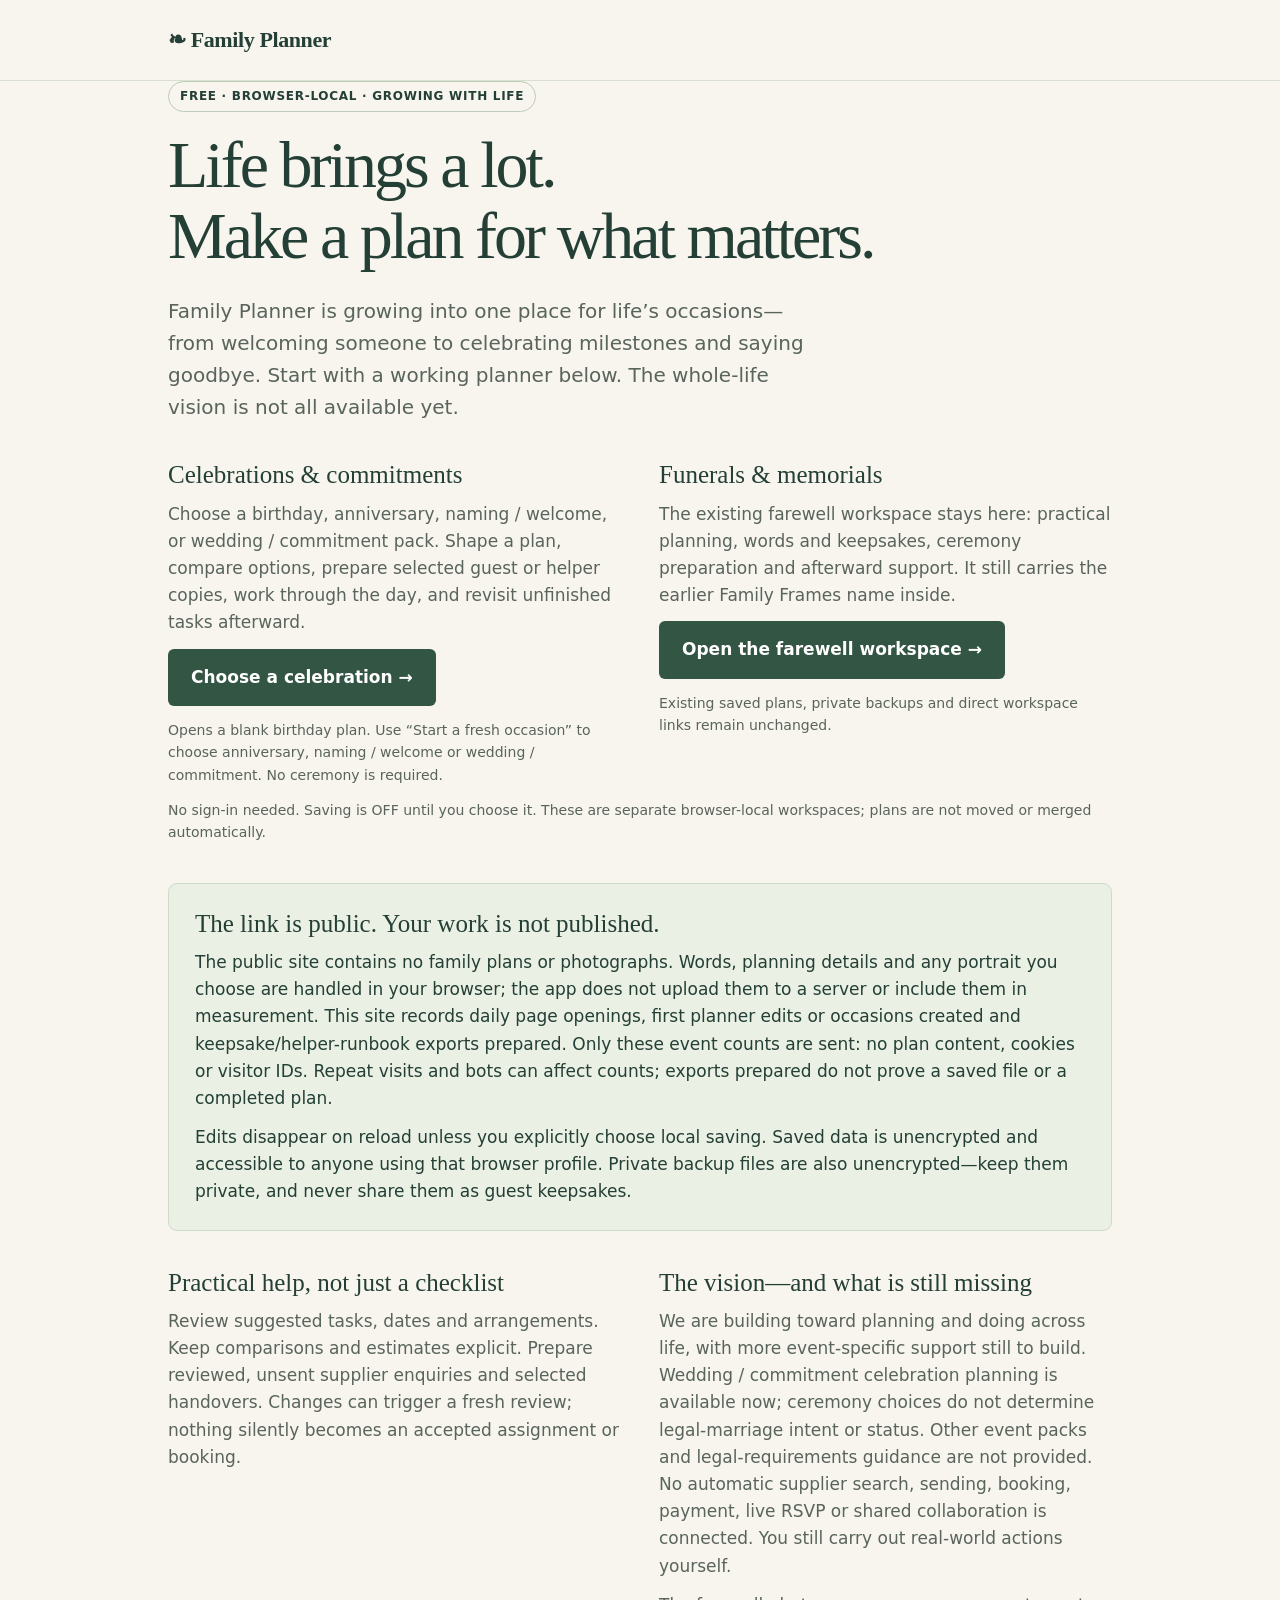
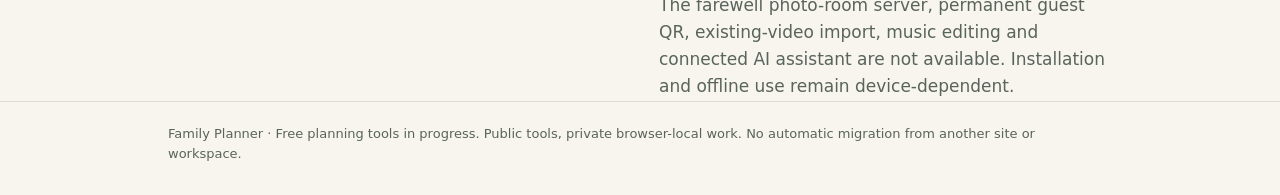
==== public/index.html @ dff317b5 "Publish reviewed Family Planner source and contributor quickstart" ====
<!doctype html>
<html lang="en">
<head>
  <meta charset="utf-8">
  <meta name="viewport" content="width=device-width, initial-scale=1">
  <meta name="theme-color" content="#335543">
  <meta name="description" content="Family Planner: free browser-local planning for birthdays, anniversaries, naming and welcome celebrations, funerals and memorials. An early step toward planning across life.">
  <title>Family Planner · Life’s occasions, one place</title>
  <style>
    :root { color-scheme: light; --ink:#243f36; --muted:#59645c; --paper:#f7f5ed; --line:#d9dfd2; --green:#335543; }
    * { box-sizing:border-box; }
    body { margin:0; background:var(--paper); color:var(--ink); font:17px/1.6 system-ui,sans-serif; }
    .wrap { max-width:1000px; margin:auto; padding:0 28px; }
    header { padding:27px 0; border-bottom:1px solid var(--line); }
    .brand { font:600 22px Georgia,serif; letter-spacing:-.4px; }
    .tag { display:inline-block; padding:5px 11px; border:1px solid #bccbb8; border-radius:30px; font-size:12px; font-weight:650; letter-spacing:.06em; text-transform:uppercase; }
    main { padding:58px 0 54px; }
    .eyebrow { margin:0 0 18px; }
    h1 { max-width:800px; margin:0 0 24px; font:normal clamp(39px,6.3vw,66px)/1.07 Georgia,serif; letter-spacing:-.045em; }
    .lead { max-width:660px; font-size:20px; margin:0 0 28px; color:var(--muted); }
    .button { display:inline-block; background:var(--green); color:#fff; text-decoration:none; padding:15px 23px; border-radius:6px; font-weight:650; }
    .button:hover { background:#254332; }
    a:focus-visible { outline:3px solid #a56c26; outline-offset:5px; }
    .note { font-size:14px; color:var(--muted); margin:13px 0 0; }
    .privacy { margin:39px 0 28px; padding:24px 26px; background:#eaf0e3; border:1px solid #cedbc6; border-radius:9px; }
    h2 { margin:0 0 10px; font:normal 25px/1.25 Georgia,serif; }
    p { margin:0 0 12px; }
    p:last-child { margin-bottom:0; }
    .scope { display:grid; grid-template-columns:1fr 1fr; gap:38px; padding:8px 0 0; }
    .scope p { color:var(--muted); }
    footer { border-top:1px solid var(--line); padding:22px 0 30px; color:var(--muted); font-size:13px; }
    @media(max-width:620px) { .wrap { padding:0 22px; } main { padding-top:38px; } .scope { grid-template-columns:1fr; gap:22px; } .privacy { padding:22px; } }
  </style>
</head>
<body>
  <header><div class="wrap brand">❧ Family Planner</div></header>
  <main class="wrap">
    <p class="eyebrow"><span class="tag">Free · browser-local · growing with life</span></p>
    <h1>Life brings a lot.<br>Make a plan for what matters.</h1>
    <p class="lead">Family Planner is growing into one place for life’s occasions—from welcoming someone to celebrating milestones and saying goodbye. Start with a working planner below. The whole-life vision is not all available yet.</p>
    <div class="scope" aria-label="Available planners">
      <section><h2>Celebrations &amp; commitments</h2><p>Choose a birthday, anniversary, naming / welcome, or wedding / commitment pack. Shape a plan, compare options, prepare selected guest or helper copies, work through the day, and revisit unfinished tasks afterward.</p><p><a class="button" href="/celebrations/">Choose a celebration →</a></p><p class="note">Opens a blank birthday plan. Use “Start a fresh occasion” to choose anniversary, naming / welcome or wedding / commitment. No ceremony is required.</p></section>
      <section><h2>Funerals &amp; memorials</h2><p>The existing farewell workspace stays here: practical planning, words and keepsakes, ceremony preparation and afterward support. It still carries the earlier Family Frames name inside.</p><p><a class="button" href="/memorial">Open the farewell workspace →</a></p><p class="note">Existing saved plans, private backups and direct workspace links remain unchanged.</p></section>
    </div>
    <p class="note">No sign-in needed. Saving is OFF until you choose it. These are separate browser-local workspaces; plans are not moved or merged automatically.</p>
    <section class="privacy" aria-labelledby="privacy-title">
      <h2 id="privacy-title">The link is public. Your work is not published.</h2>
      <p>The public site contains no family plans or photographs. Words, planning details and any portrait you choose are handled in your browser; the app does not upload them to a server or include them in measurement. This site records daily page openings, first planner edits or occasions created and keepsake/helper-runbook exports prepared. Only these event counts are sent: no plan content, cookies or visitor IDs. Repeat visits and bots can affect counts; exports prepared do not prove a saved file or a completed plan.</p>
      <p>Edits disappear on reload unless you explicitly choose local saving. Saved data is unencrypted and accessible to anyone using that browser profile. Private backup files are also unencrypted—keep them private, and never share them as guest keepsakes.</p>
    </section>
    <div class="scope">
      <section aria-labelledby="try-title"><h2 id="try-title">Practical help, not just a checklist</h2><p>Review suggested tasks, dates and arrangements. Keep comparisons and estimates explicit. Prepare reviewed, unsent supplier enquiries and selected handovers. Changes can trigger a fresh review; nothing silently becomes an accepted assignment or booking.</p></section>
      <section aria-labelledby="limits-title"><h2 id="limits-title">The vision—and what is still missing</h2><p>We are building toward planning and doing across life, with more event-specific support still to build. Wedding / commitment celebration planning is available now; ceremony choices do not determine legal-marriage intent or status. Other event packs and legal-requirements guidance are not provided. No automatic supplier search, sending, booking, payment, live RSVP or shared collaboration is connected. You still carry out real-world actions yourself.</p><p>The farewell photo-room server, permanent guest QR, existing-video import, music editing and connected AI assistant are not available. Installation and offline use remain device-dependent.</p></section>
    </div>
  </main>
  <footer><div class="wrap">Family Planner · Free planning tools in progress. Public tools, private browser-local work. No automatic migration from another site or workspace.</div></footer>
<script src="/memorial-usage.js"></script></body>
</html>
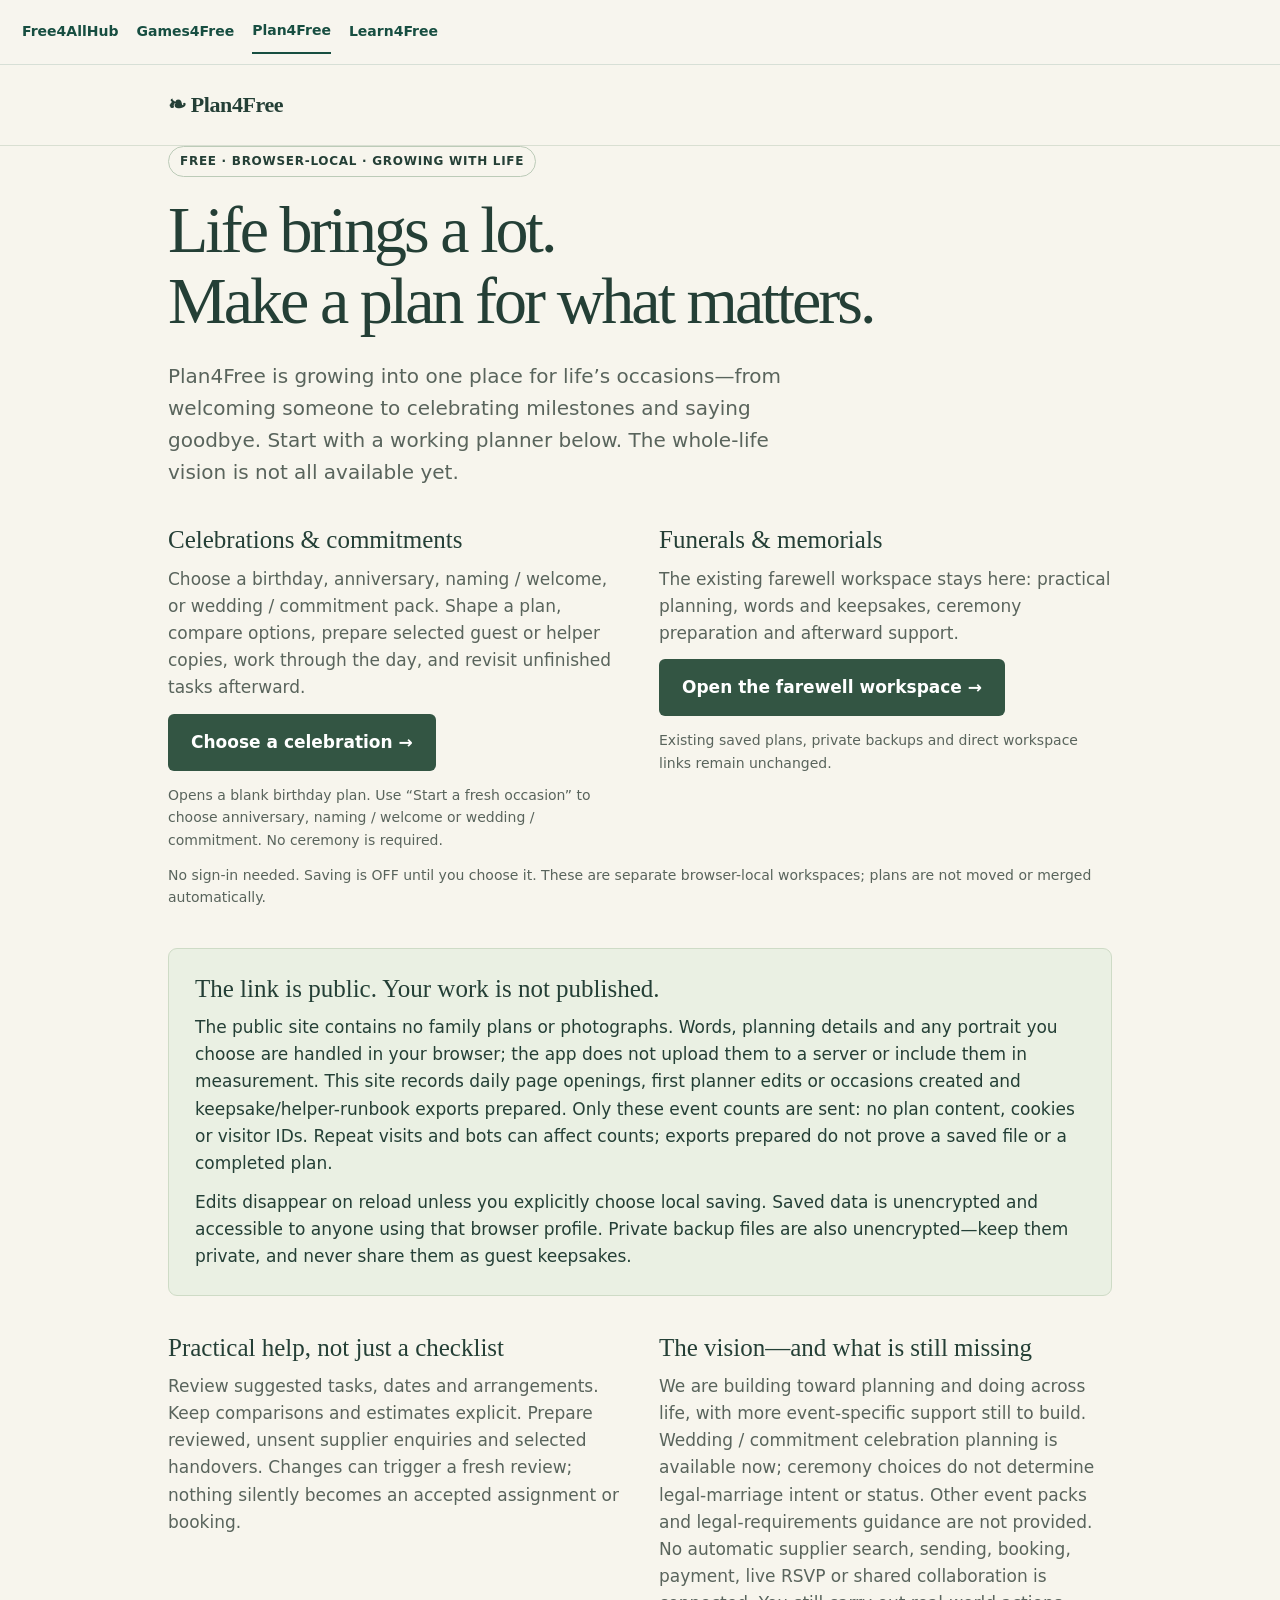
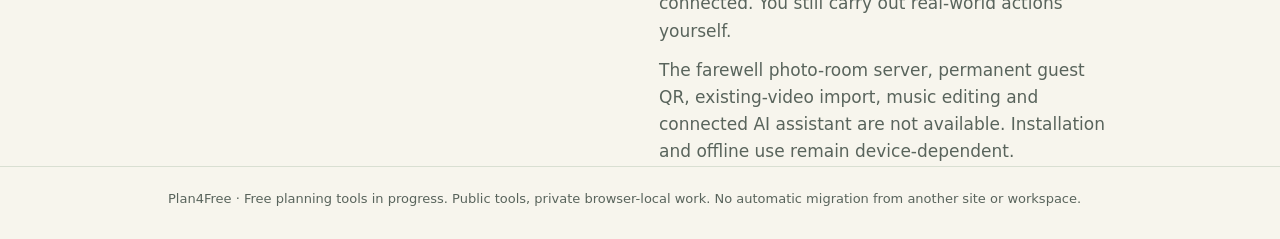
==== commit a0f42425: "Rebrand as Plan4Free in the Free4AllHub family" ====
--- a/public/index.html
+++ b/public/index.html
@@ -4,8 +4,8 @@
   <meta charset="utf-8">
   <meta name="viewport" content="width=device-width, initial-scale=1">
   <meta name="theme-color" content="#335543">
-  <meta name="description" content="Family Planner: free browser-local planning for birthdays, anniversaries, naming and welcome celebrations, funerals and memorials. An early step toward planning across life.">
-  <title>Family Planner · Life’s occasions, one place</title>
+  <meta name="description" content="Plan4Free: free browser-local planning for birthdays, anniversaries, naming and welcome celebrations, funerals and memorials. An early step toward planning across life.">
+  <title>Plan4Free · Life’s occasions, one place</title>
   <style>
     :root { color-scheme: light; --ink:#243f36; --muted:#59645c; --paper:#f7f5ed; --line:#d9dfd2; --green:#335543; }
     * { box-sizing:border-box; }
@@ -31,16 +31,16 @@
     footer { border-top:1px solid var(--line); padding:22px 0 30px; color:var(--muted); font-size:13px; }
     @media(max-width:620px) { .wrap { padding:0 22px; } main { padding-top:38px; } .scope { grid-template-columns:1fr; gap:22px; } .privacy { padding:22px; } }
   </style>
-</head>
-<body>
-  <header><div class="wrap brand">❧ Family Planner</div></header>
+<style>.free4all-nav{display:flex;flex-wrap:wrap;align-items:center;gap:4px 18px;padding:10px 22px;background:#f7f5ee;color:#172c2a;border-bottom:1px solid #d7dfd6;font:600 14px/1.4 system-ui,sans-serif}.free4all-nav a{display:inline-flex;align-items:center;min-height:44px;color:#174e41;text-decoration:none}.free4all-nav a:hover{text-decoration:underline}.free4all-nav a:focus-visible{outline:3px solid #a64b32;outline-offset:3px}.free4all-nav [aria-current]{border-bottom:2px solid #174e41}.free4all-nav a:first-child{font-weight:800}.free4all-nav b{color:#174e41}@media print{.free4all-nav{display:none}}</style></head>
+<body><nav class="free4all-nav" aria-label="Free4AllHub websites"><a href="https://free4allhub.thabiggdogg420.chatgpt.site">Free<b>4</b>AllHub</a><a href="https://game-commons-captain.thabiggdogg420.chatgpt.site">Games<b>4</b>Free</a><a href="https://family-frames-planning-preview.thabiggdogg420.chatgpt.site" aria-current="true">Plan<b>4</b>Free</a><a href="https://small-wins-ai-learning-coach.thabiggdogg420.chatgpt.site">Learn<b>4</b>Free</a></nav>
+  <header><div class="wrap brand">❧ Plan4Free</div></header>
   <main class="wrap">
     <p class="eyebrow"><span class="tag">Free · browser-local · growing with life</span></p>
     <h1>Life brings a lot.<br>Make a plan for what matters.</h1>
-    <p class="lead">Family Planner is growing into one place for life’s occasions—from welcoming someone to celebrating milestones and saying goodbye. Start with a working planner below. The whole-life vision is not all available yet.</p>
+    <p class="lead">Plan4Free is growing into one place for life’s occasions—from welcoming someone to celebrating milestones and saying goodbye. Start with a working planner below. The whole-life vision is not all available yet.</p>
     <div class="scope" aria-label="Available planners">
       <section><h2>Celebrations &amp; commitments</h2><p>Choose a birthday, anniversary, naming / welcome, or wedding / commitment pack. Shape a plan, compare options, prepare selected guest or helper copies, work through the day, and revisit unfinished tasks afterward.</p><p><a class="button" href="/celebrations/">Choose a celebration →</a></p><p class="note">Opens a blank birthday plan. Use “Start a fresh occasion” to choose anniversary, naming / welcome or wedding / commitment. No ceremony is required.</p></section>
-      <section><h2>Funerals &amp; memorials</h2><p>The existing farewell workspace stays here: practical planning, words and keepsakes, ceremony preparation and afterward support. It still carries the earlier Family Frames name inside.</p><p><a class="button" href="/memorial">Open the farewell workspace →</a></p><p class="note">Existing saved plans, private backups and direct workspace links remain unchanged.</p></section>
+      <section><h2>Funerals &amp; memorials</h2><p>The existing farewell workspace stays here: practical planning, words and keepsakes, ceremony preparation and afterward support.</p><p><a class="button" href="/memorial">Open the farewell workspace →</a></p><p class="note">Existing saved plans, private backups and direct workspace links remain unchanged.</p></section>
     </div>
     <p class="note">No sign-in needed. Saving is OFF until you choose it. These are separate browser-local workspaces; plans are not moved or merged automatically.</p>
     <section class="privacy" aria-labelledby="privacy-title">
@@ -53,6 +53,6 @@
       <section aria-labelledby="limits-title"><h2 id="limits-title">The vision—and what is still missing</h2><p>We are building toward planning and doing across life, with more event-specific support still to build. Wedding / commitment celebration planning is available now; ceremony choices do not determine legal-marriage intent or status. Other event packs and legal-requirements guidance are not provided. No automatic supplier search, sending, booking, payment, live RSVP or shared collaboration is connected. You still carry out real-world actions yourself.</p><p>The farewell photo-room server, permanent guest QR, existing-video import, music editing and connected AI assistant are not available. Installation and offline use remain device-dependent.</p></section>
     </div>
   </main>
-  <footer><div class="wrap">Family Planner · Free planning tools in progress. Public tools, private browser-local work. No automatic migration from another site or workspace.</div></footer>
+  <footer><div class="wrap">Plan4Free · Free planning tools in progress. Public tools, private browser-local work. No automatic migration from another site or workspace.</div></footer>
 <script src="/memorial-usage.js"></script></body>
 </html>
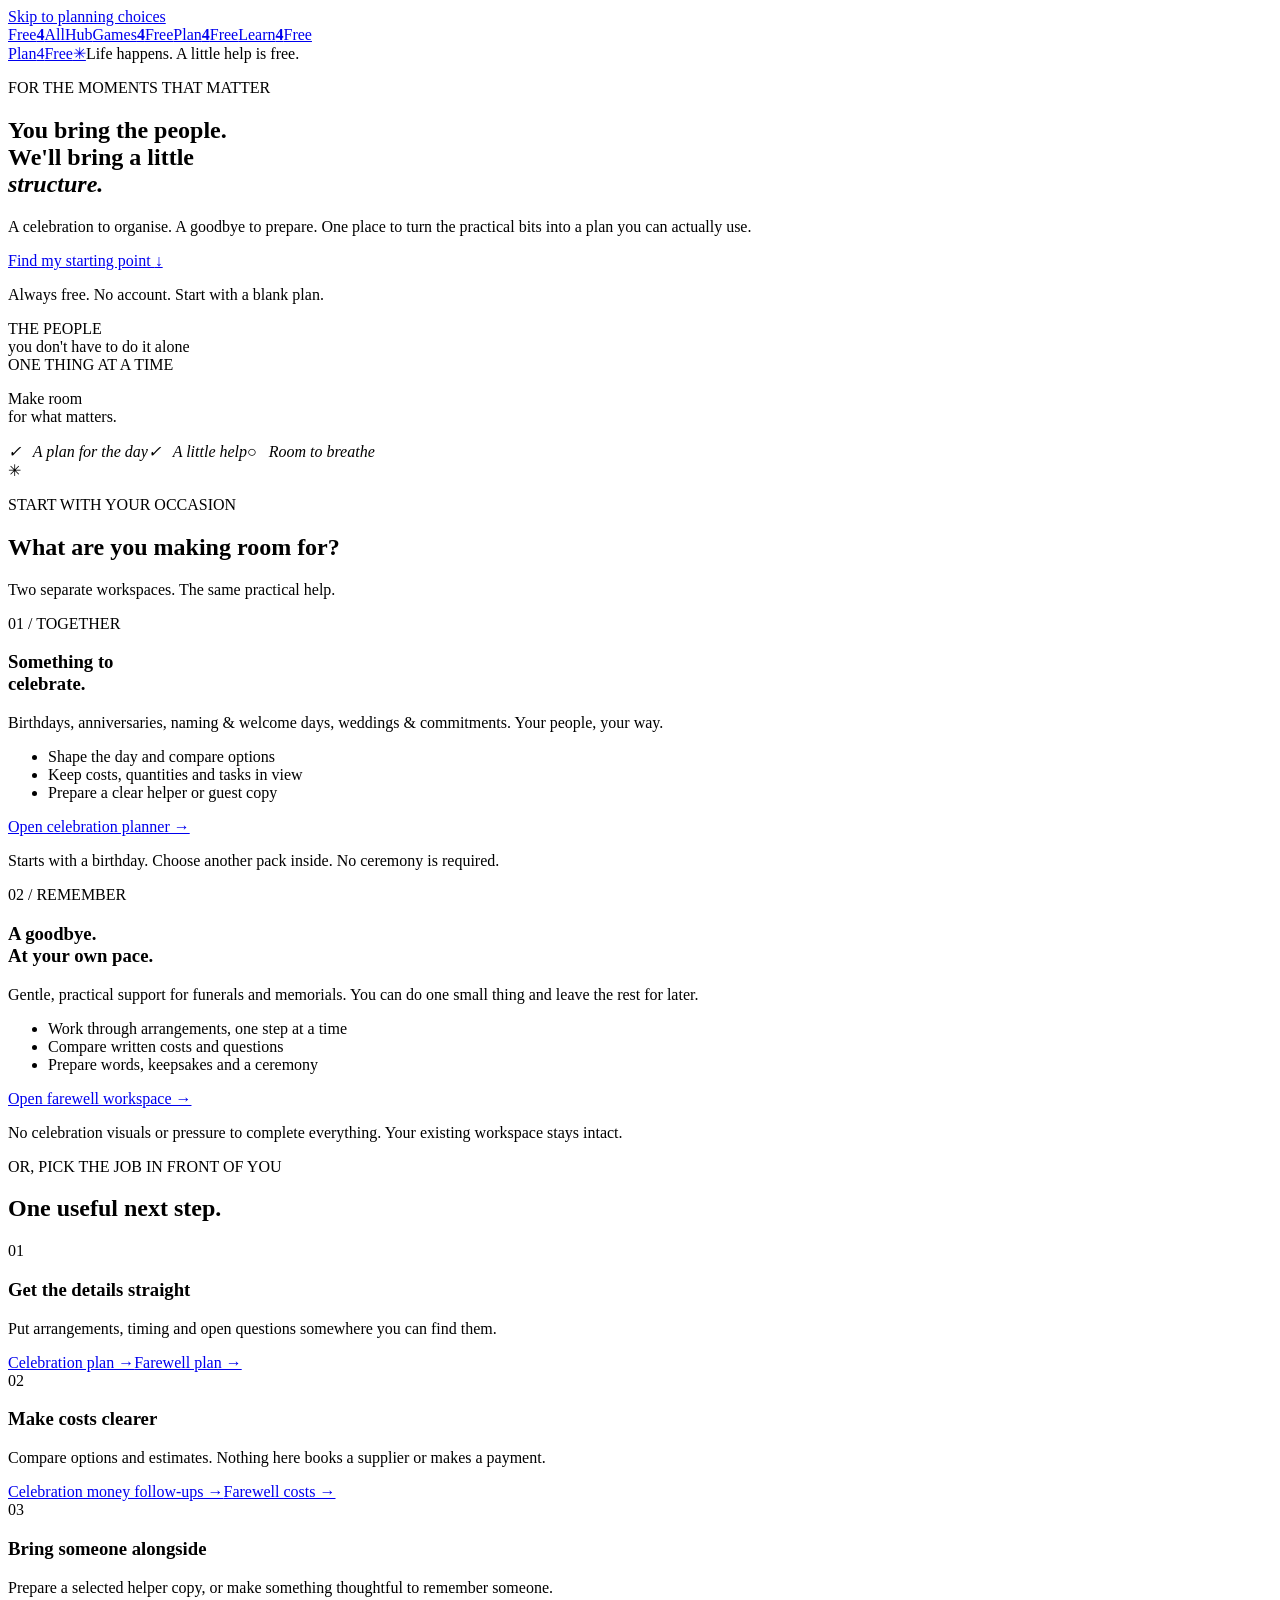
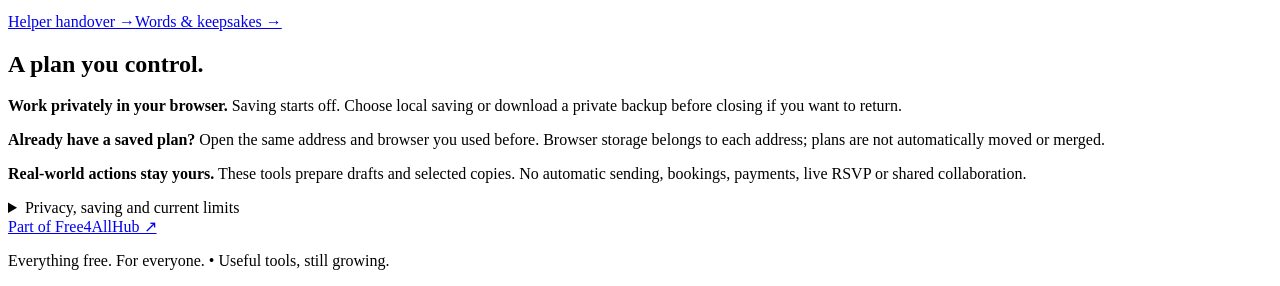
==== commit ca02ea29: "Sync published Plan4Free redesign source" ====
--- a/public/index.html
+++ b/public/index.html
@@ -1,58 +1,6 @@
-<!doctype html>
-<html lang="en">
-<head>
-  <meta charset="utf-8">
-  <meta name="viewport" content="width=device-width, initial-scale=1">
-  <meta name="theme-color" content="#335543">
-  <meta name="description" content="Plan4Free: free browser-local planning for birthdays, anniversaries, naming and welcome celebrations, funerals and memorials. An early step toward planning across life.">
-  <title>Plan4Free · Life’s occasions, one place</title>
-  <style>
-    :root { color-scheme: light; --ink:#243f36; --muted:#59645c; --paper:#f7f5ed; --line:#d9dfd2; --green:#335543; }
-    * { box-sizing:border-box; }
-    body { margin:0; background:var(--paper); color:var(--ink); font:17px/1.6 system-ui,sans-serif; }
-    .wrap { max-width:1000px; margin:auto; padding:0 28px; }
-    header { padding:27px 0; border-bottom:1px solid var(--line); }
-    .brand { font:600 22px Georgia,serif; letter-spacing:-.4px; }
-    .tag { display:inline-block; padding:5px 11px; border:1px solid #bccbb8; border-radius:30px; font-size:12px; font-weight:650; letter-spacing:.06em; text-transform:uppercase; }
-    main { padding:58px 0 54px; }
-    .eyebrow { margin:0 0 18px; }
-    h1 { max-width:800px; margin:0 0 24px; font:normal clamp(39px,6.3vw,66px)/1.07 Georgia,serif; letter-spacing:-.045em; }
-    .lead { max-width:660px; font-size:20px; margin:0 0 28px; color:var(--muted); }
-    .button { display:inline-block; background:var(--green); color:#fff; text-decoration:none; padding:15px 23px; border-radius:6px; font-weight:650; }
-    .button:hover { background:#254332; }
-    a:focus-visible { outline:3px solid #a56c26; outline-offset:5px; }
-    .note { font-size:14px; color:var(--muted); margin:13px 0 0; }
-    .privacy { margin:39px 0 28px; padding:24px 26px; background:#eaf0e3; border:1px solid #cedbc6; border-radius:9px; }
-    h2 { margin:0 0 10px; font:normal 25px/1.25 Georgia,serif; }
-    p { margin:0 0 12px; }
-    p:last-child { margin-bottom:0; }
-    .scope { display:grid; grid-template-columns:1fr 1fr; gap:38px; padding:8px 0 0; }
-    .scope p { color:var(--muted); }
-    footer { border-top:1px solid var(--line); padding:22px 0 30px; color:var(--muted); font-size:13px; }
-    @media(max-width:620px) { .wrap { padding:0 22px; } main { padding-top:38px; } .scope { grid-template-columns:1fr; gap:22px; } .privacy { padding:22px; } }
-  </style>
-<style>.free4all-nav{display:flex;flex-wrap:wrap;align-items:center;gap:4px 18px;padding:10px 22px;background:#f7f5ee;color:#172c2a;border-bottom:1px solid #d7dfd6;font:600 14px/1.4 system-ui,sans-serif}.free4all-nav a{display:inline-flex;align-items:center;min-height:44px;color:#174e41;text-decoration:none}.free4all-nav a:hover{text-decoration:underline}.free4all-nav a:focus-visible{outline:3px solid #a64b32;outline-offset:3px}.free4all-nav [aria-current]{border-bottom:2px solid #174e41}.free4all-nav a:first-child{font-weight:800}.free4all-nav b{color:#174e41}@media print{.free4all-nav{display:none}}</style></head>
-<body><nav class="free4all-nav" aria-label="Free4AllHub websites"><a href="https://free4allhub.thabiggdogg420.chatgpt.site">Free<b>4</b>AllHub</a><a href="https://game-commons-captain.thabiggdogg420.chatgpt.site">Games<b>4</b>Free</a><a href="https://family-frames-planning-preview.thabiggdogg420.chatgpt.site" aria-current="true">Plan<b>4</b>Free</a><a href="https://small-wins-ai-learning-coach.thabiggdogg420.chatgpt.site">Learn<b>4</b>Free</a></nav>
-  <header><div class="wrap brand">❧ Plan4Free</div></header>
-  <main class="wrap">
-    <p class="eyebrow"><span class="tag">Free · browser-local · growing with life</span></p>
-    <h1>Life brings a lot.<br>Make a plan for what matters.</h1>
-    <p class="lead">Plan4Free is growing into one place for life’s occasions—from welcoming someone to celebrating milestones and saying goodbye. Start with a working planner below. The whole-life vision is not all available yet.</p>
-    <div class="scope" aria-label="Available planners">
-      <section><h2>Celebrations &amp; commitments</h2><p>Choose a birthday, anniversary, naming / welcome, or wedding / commitment pack. Shape a plan, compare options, prepare selected guest or helper copies, work through the day, and revisit unfinished tasks afterward.</p><p><a class="button" href="/celebrations/">Choose a celebration →</a></p><p class="note">Opens a blank birthday plan. Use “Start a fresh occasion” to choose anniversary, naming / welcome or wedding / commitment. No ceremony is required.</p></section>
-      <section><h2>Funerals &amp; memorials</h2><p>The existing farewell workspace stays here: practical planning, words and keepsakes, ceremony preparation and afterward support.</p><p><a class="button" href="/memorial">Open the farewell workspace →</a></p><p class="note">Existing saved plans, private backups and direct workspace links remain unchanged.</p></section>
-    </div>
-    <p class="note">No sign-in needed. Saving is OFF until you choose it. These are separate browser-local workspaces; plans are not moved or merged automatically.</p>
-    <section class="privacy" aria-labelledby="privacy-title">
+<!doctype html><html lang="en"><head><meta charset="utf-8"><meta name="viewport" content="width=device-width,initial-scale=1"><title>Plan4Free · A little help for life's big moments</title><meta name="description" content="Free practical tools for celebrations, commitments and farewells. Plan the details, compare costs and prepare a helper handover. No account needed."><link rel="stylesheet" href="/plan-home.css"></head><body><a class="skip" href="#main">Skip to planning choices</a><nav class="free4all-nav" aria-label="Free4AllHub websites"><a href="https://free4allhub.com">Free<b>4</b>AllHub</a><a href="https://games.free4allhub.com">Games<b>4</b>Free</a><a href="https://plan.free4allhub.com" aria-current="true">Plan<b>4</b>Free</a><a href="https://learn.free4allhub.com">Learn<b>4</b>Free</a></nav><header class="wrap mast"><a class="brand" href="/">Plan<span>4</span>Free<span class="brand-dot" aria-hidden="true">✳︎</span></a><span>Life happens. A little help is free.</span></header><main id="main" class="wrap"><section class="hero"><div><p class="eyebrow">FOR THE MOMENTS THAT MATTER</p><h1>You bring the people.<br>We'll bring a little<br><em>structure.</em></h1><p class="lead">A celebration to organise. A goodbye to prepare. One place to turn the practical bits into a plan you can actually use.</p><a class="button" href="#choose">Find my starting point <span aria-hidden="true">↓</span></a><p class="small">Always free. No account. Start with a blank plan.</p></div><div class="plan-art" aria-hidden="true"><span class="art-circle"></span><div class="paper paper-back">THE PEOPLE<br><span>you don't have to do it alone</span></div><div class="paper paper-front"><span class="paper-label">ONE THING AT A TIME</span><p>Make room<br>for what matters.</p><i>✓ &nbsp; A plan for the day</i><i>✓ &nbsp; A little help</i><i>○ &nbsp; Room to breathe</i></div><span class="art-star">✳︎</span></div></section><section id="choose" class="choose"><div class="section-title"><p class="eyebrow">START WITH YOUR OCCASION</p><h2>What are you making room for?</h2><p>Two separate workspaces. The same practical help.</p></div><div class="occasion-grid"><article class="occasion celebration"><span class="number">01 / TOGETHER</span><h3>Something to<br>celebrate.</h3><p>Birthdays, anniversaries, naming &amp; welcome days, weddings &amp; commitments. Your people, your way.</p><ul><li>Shape the day and compare options</li><li>Keep costs, quantities and tasks in view</li><li>Prepare a clear helper or guest copy</li></ul><a class="button" href="/celebrations/">Open celebration planner →</a><p class="small">Starts with a birthday. Choose another pack inside. No ceremony is required.</p></article><article class="occasion farewell"><span class="number">02 / REMEMBER</span><h3>A goodbye.<br>At your own pace.</h3><p>Gentle, practical support for funerals and memorials. You can do one small thing and leave the rest for later.</p><ul><li>Work through arrangements, one step at a time</li><li>Compare written costs and questions</li><li>Prepare words, keepsakes and a ceremony</li></ul><a class="button" href="/memorial">Open farewell workspace →</a><p class="small">No celebration visuals or pressure to complete everything. Your existing workspace stays intact.</p></article></div></section><section class="task-section"><div class="section-title"><p class="eyebrow">OR, PICK THE JOB IN FRONT OF YOU</p><h2>One useful next step.</h2></div><div class="task-grid"><article><span>01</span><h3>Get the details straight</h3><p>Put arrangements, timing and open questions somewhere you can find them.</p><a href="/celebrations/">Celebration plan →</a><a href="/memorial#plan">Farewell plan →</a></article><article><span>02</span><h3>Make costs clearer</h3><p>Compare options and estimates. Nothing here books a supplier or makes a payment.</p><a href="/celebrations/?view=money">Celebration money follow-ups →</a><a href="/memorial#costs">Farewell costs →</a></article><article><span>03</span><h3>Bring someone alongside</h3><p>Prepare a selected helper copy, or make something thoughtful to remember someone.</p><a href="/celebrations/?view=helpers">Helper handover →</a><a href="/memorial#remember">Words &amp; keepsakes →</a></article></div></section><section class="practical"><h2>A plan you control.</h2><div><p><strong>Work privately in your browser.</strong> Saving starts off. Choose local saving or download a private backup before closing if you want to return.</p><p><strong>Already have a saved plan?</strong> Open the same address and browser you used before. Browser storage belongs to each address; plans are not automatically moved or merged.</p><p><strong>Real-world actions stay yours.</strong> These tools prepare drafts and selected copies. No automatic sending, bookings, payments, live RSVP or shared collaboration.</p></div></section><details class="privacy-details"><summary>Privacy, saving and current limits</summary>    <section class="privacy" aria-labelledby="privacy-title">
       <h2 id="privacy-title">The link is public. Your work is not published.</h2>
       <p>The public site contains no family plans or photographs. Words, planning details and any portrait you choose are handled in your browser; the app does not upload them to a server or include them in measurement. This site records daily page openings, first planner edits or occasions created and keepsake/helper-runbook exports prepared. Only these event counts are sent: no plan content, cookies or visitor IDs. Repeat visits and bots can affect counts; exports prepared do not prove a saved file or a completed plan.</p>
       <p>Edits disappear on reload unless you explicitly choose local saving. Saved data is unencrypted and accessible to anyone using that browser profile. Private backup files are also unencrypted—keep them private, and never share them as guest keepsakes.</p>
     </section>
-    <div class="scope">
-      <section aria-labelledby="try-title"><h2 id="try-title">Practical help, not just a checklist</h2><p>Review suggested tasks, dates and arrangements. Keep comparisons and estimates explicit. Prepare reviewed, unsent supplier enquiries and selected handovers. Changes can trigger a fresh review; nothing silently becomes an accepted assignment or booking.</p></section>
-      <section aria-labelledby="limits-title"><h2 id="limits-title">The vision—and what is still missing</h2><p>We are building toward planning and doing across life, with more event-specific support still to build. Wedding / commitment celebration planning is available now; ceremony choices do not determine legal-marriage intent or status. Other event packs and legal-requirements guidance are not provided. No automatic supplier search, sending, booking, payment, live RSVP or shared collaboration is connected. You still carry out real-world actions yourself.</p><p>The farewell photo-room server, permanent guest QR, existing-video import, music editing and connected AI assistant are not available. Installation and offline use remain device-dependent.</p></section>
-    </div>
-  </main>
-  <footer><div class="wrap">Plan4Free · Free planning tools in progress. Public tools, private browser-local work. No automatic migration from another site or workspace.</div></footer>
-<script src="/memorial-usage.js"></script></body>
-</html>
+<p>Private backups are not guest keepsakes. Review before sharing. Wedding planning does not determine legal-marriage status. Legal-requirements guidance, connected AI, permanent guest QR, hosted photo rooms, existing-video import and music editing are not available. Offline use depends on your device.</p></details></main><footer class="wrap"><a href="https://free4allhub.com">Part of Free4AllHub ↗</a><p>Everything free. For everyone. • Useful tools, still growing.</p></footer><script src="/memorial-usage.js"></script></body></html>
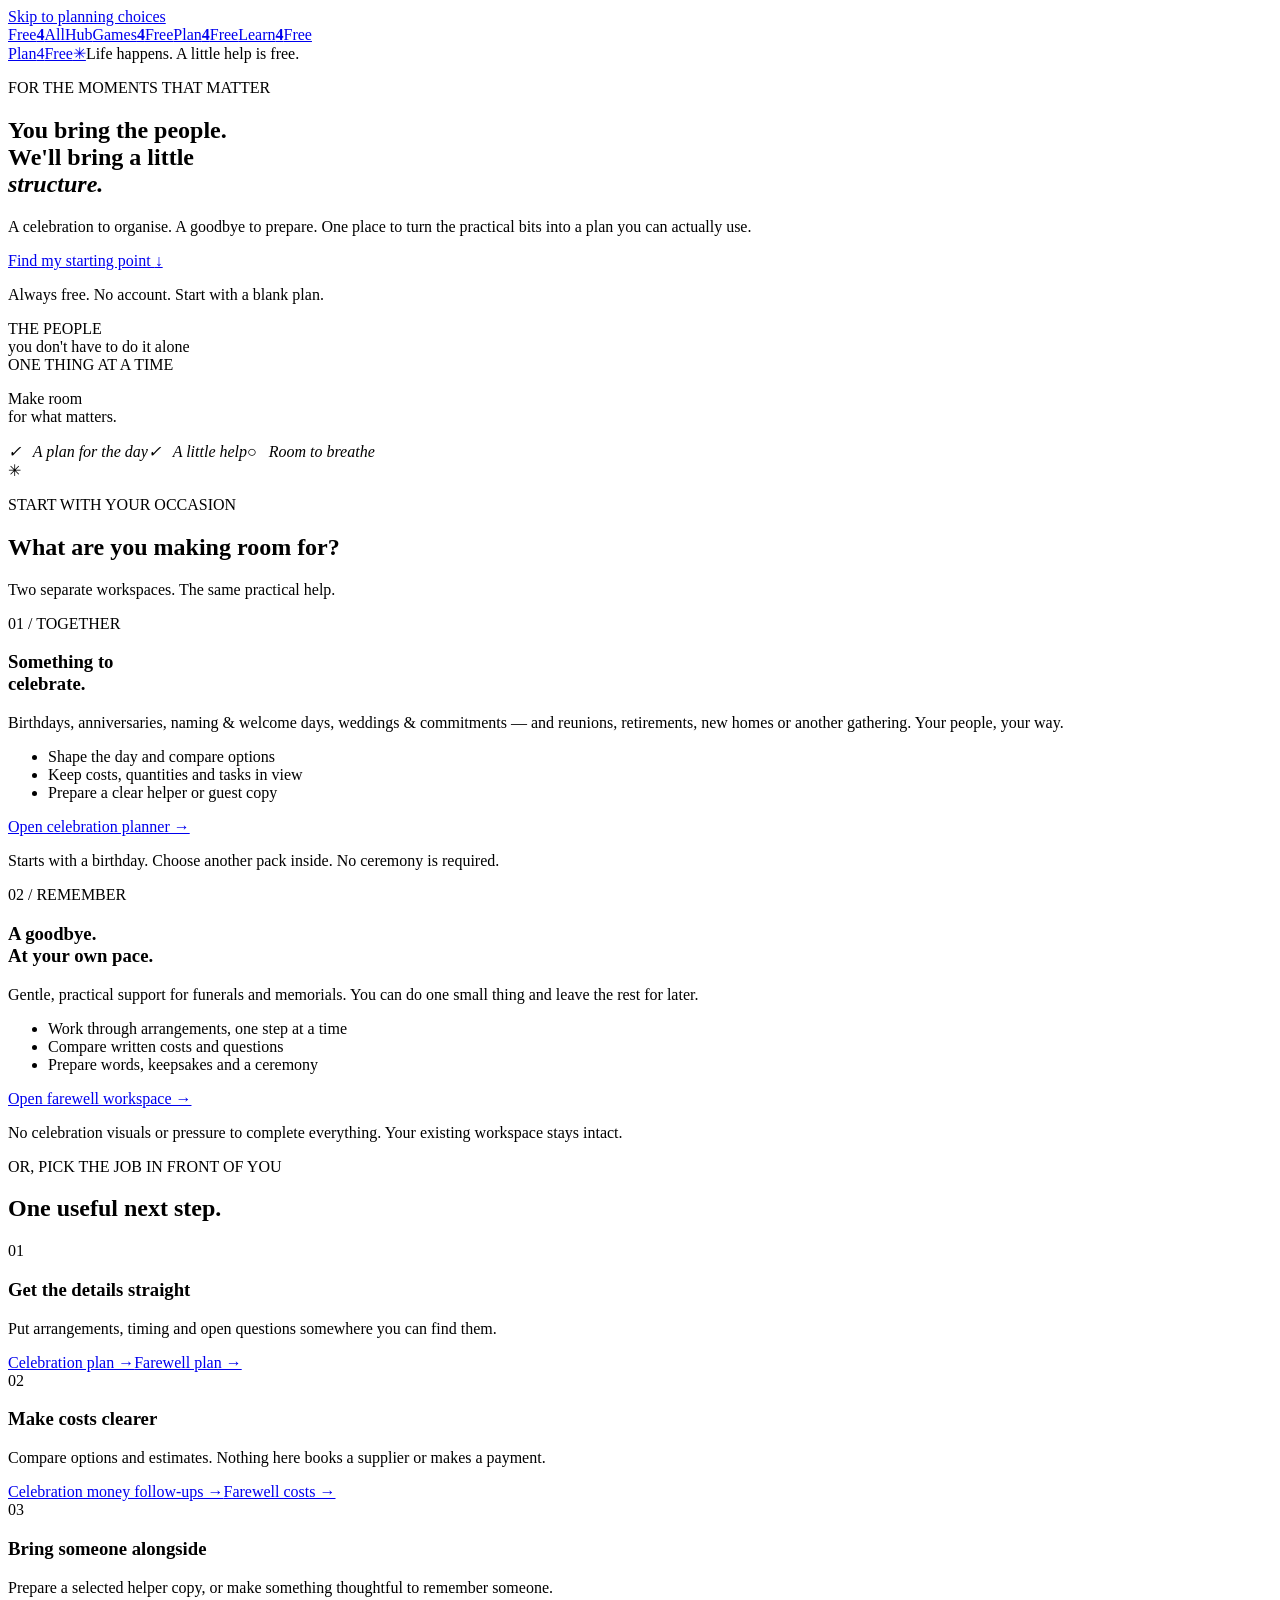
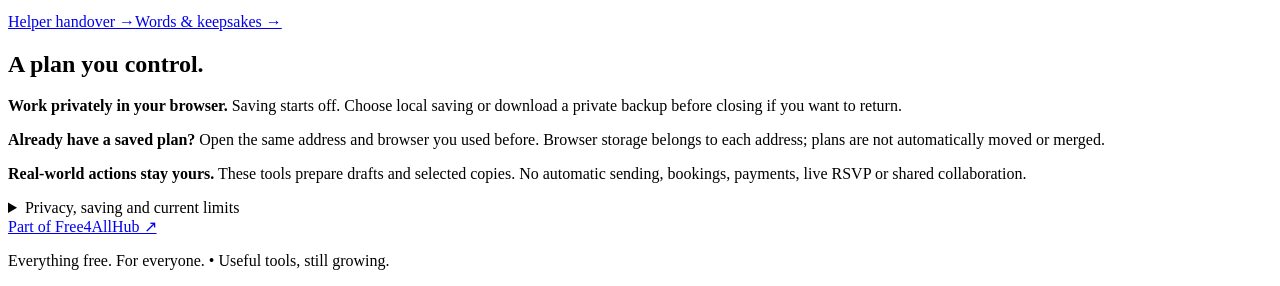
==== commit 898fce24: "Sync tested Plan v53 selective backup import and organiser tools source" ====
--- a/public/index.html
+++ b/public/index.html
@@ -1,4 +1,4 @@
-<!doctype html><html lang="en"><head><meta charset="utf-8"><meta name="viewport" content="width=device-width,initial-scale=1"><title>Plan4Free · A little help for life's big moments</title><meta name="description" content="Free practical tools for celebrations, commitments and farewells. Plan the details, compare costs and prepare a helper handover. No account needed."><link rel="stylesheet" href="/plan-home.css"></head><body><a class="skip" href="#main">Skip to planning choices</a><nav class="free4all-nav" aria-label="Free4AllHub websites"><a href="https://free4allhub.com">Free<b>4</b>AllHub</a><a href="https://games.free4allhub.com">Games<b>4</b>Free</a><a href="https://plan.free4allhub.com" aria-current="true">Plan<b>4</b>Free</a><a href="https://learn.free4allhub.com">Learn<b>4</b>Free</a></nav><header class="wrap mast"><a class="brand" href="/">Plan<span>4</span>Free<span class="brand-dot" aria-hidden="true">✳︎</span></a><span>Life happens. A little help is free.</span></header><main id="main" class="wrap"><section class="hero"><div><p class="eyebrow">FOR THE MOMENTS THAT MATTER</p><h1>You bring the people.<br>We'll bring a little<br><em>structure.</em></h1><p class="lead">A celebration to organise. A goodbye to prepare. One place to turn the practical bits into a plan you can actually use.</p><a class="button" href="#choose">Find my starting point <span aria-hidden="true">↓</span></a><p class="small">Always free. No account. Start with a blank plan.</p></div><div class="plan-art" aria-hidden="true"><span class="art-circle"></span><div class="paper paper-back">THE PEOPLE<br><span>you don't have to do it alone</span></div><div class="paper paper-front"><span class="paper-label">ONE THING AT A TIME</span><p>Make room<br>for what matters.</p><i>✓ &nbsp; A plan for the day</i><i>✓ &nbsp; A little help</i><i>○ &nbsp; Room to breathe</i></div><span class="art-star">✳︎</span></div></section><section id="choose" class="choose"><div class="section-title"><p class="eyebrow">START WITH YOUR OCCASION</p><h2>What are you making room for?</h2><p>Two separate workspaces. The same practical help.</p></div><div class="occasion-grid"><article class="occasion celebration"><span class="number">01 / TOGETHER</span><h3>Something to<br>celebrate.</h3><p>Birthdays, anniversaries, naming &amp; welcome days, weddings &amp; commitments. Your people, your way.</p><ul><li>Shape the day and compare options</li><li>Keep costs, quantities and tasks in view</li><li>Prepare a clear helper or guest copy</li></ul><a class="button" href="/celebrations/">Open celebration planner →</a><p class="small">Starts with a birthday. Choose another pack inside. No ceremony is required.</p></article><article class="occasion farewell"><span class="number">02 / REMEMBER</span><h3>A goodbye.<br>At your own pace.</h3><p>Gentle, practical support for funerals and memorials. You can do one small thing and leave the rest for later.</p><ul><li>Work through arrangements, one step at a time</li><li>Compare written costs and questions</li><li>Prepare words, keepsakes and a ceremony</li></ul><a class="button" href="/memorial">Open farewell workspace →</a><p class="small">No celebration visuals or pressure to complete everything. Your existing workspace stays intact.</p></article></div></section><section class="task-section"><div class="section-title"><p class="eyebrow">OR, PICK THE JOB IN FRONT OF YOU</p><h2>One useful next step.</h2></div><div class="task-grid"><article><span>01</span><h3>Get the details straight</h3><p>Put arrangements, timing and open questions somewhere you can find them.</p><a href="/celebrations/">Celebration plan →</a><a href="/memorial#plan">Farewell plan →</a></article><article><span>02</span><h3>Make costs clearer</h3><p>Compare options and estimates. Nothing here books a supplier or makes a payment.</p><a href="/celebrations/?view=money">Celebration money follow-ups →</a><a href="/memorial#costs">Farewell costs →</a></article><article><span>03</span><h3>Bring someone alongside</h3><p>Prepare a selected helper copy, or make something thoughtful to remember someone.</p><a href="/celebrations/?view=helpers">Helper handover →</a><a href="/memorial#remember">Words &amp; keepsakes →</a></article></div></section><section class="practical"><h2>A plan you control.</h2><div><p><strong>Work privately in your browser.</strong> Saving starts off. Choose local saving or download a private backup before closing if you want to return.</p><p><strong>Already have a saved plan?</strong> Open the same address and browser you used before. Browser storage belongs to each address; plans are not automatically moved or merged.</p><p><strong>Real-world actions stay yours.</strong> These tools prepare drafts and selected copies. No automatic sending, bookings, payments, live RSVP or shared collaboration.</p></div></section><details class="privacy-details"><summary>Privacy, saving and current limits</summary>    <section class="privacy" aria-labelledby="privacy-title">
+<!doctype html><html lang="en"><head><meta charset="utf-8"><meta name="viewport" content="width=device-width,initial-scale=1"><title>Plan4Free · A little help for life's big moments</title><meta name="description" content="Free practical tools for celebrations, commitments and farewells. Plan the details, compare costs and prepare a helper handover. No account needed."><link rel="stylesheet" href="/plan-home.css"></head><body><a class="skip" href="#main">Skip to planning choices</a><nav class="free4all-nav" aria-label="Free4AllHub websites"><a href="https://free4allhub.com">Free<b>4</b>AllHub</a><a href="https://games.free4allhub.com">Games<b>4</b>Free</a><a href="https://plan.free4allhub.com" aria-current="true">Plan<b>4</b>Free</a><a href="https://learn.free4allhub.com">Learn<b>4</b>Free</a></nav><header class="wrap mast"><a class="brand" href="/">Plan<span>4</span>Free<span class="brand-dot" aria-hidden="true">✳︎</span></a><span>Life happens. A little help is free.</span></header><main id="main" class="wrap"><section class="hero"><div><p class="eyebrow">FOR THE MOMENTS THAT MATTER</p><h1>You bring the people.<br>We'll bring a little<br><em>structure.</em></h1><p class="lead">A celebration to organise. A goodbye to prepare. One place to turn the practical bits into a plan you can actually use.</p><a class="button" href="#choose">Find my starting point <span aria-hidden="true">↓</span></a><p class="small">Always free. No account. Start with a blank plan.</p></div><div class="plan-art" aria-hidden="true"><span class="art-circle"></span><div class="paper paper-back">THE PEOPLE<br><span>you don't have to do it alone</span></div><div class="paper paper-front"><span class="paper-label">ONE THING AT A TIME</span><p>Make room<br>for what matters.</p><i>✓ &nbsp; A plan for the day</i><i>✓ &nbsp; A little help</i><i>○ &nbsp; Room to breathe</i></div><span class="art-star">✳︎</span></div></section><section id="choose" class="choose"><div class="section-title"><p class="eyebrow">START WITH YOUR OCCASION</p><h2>What are you making room for?</h2><p>Two separate workspaces. The same practical help.</p></div><div class="occasion-grid"><article class="occasion celebration"><span class="number">01 / TOGETHER</span><h3>Something to<br>celebrate.</h3><p>Birthdays, anniversaries, naming &amp; welcome days, weddings &amp; commitments — and reunions, retirements, new homes or another gathering. Your people, your way.</p><ul><li>Shape the day and compare options</li><li>Keep costs, quantities and tasks in view</li><li>Prepare a clear helper or guest copy</li></ul><a class="button" href="/celebrations/">Open celebration planner →</a><p class="small">Starts with a birthday. Choose another pack inside. No ceremony is required.</p></article><article class="occasion farewell"><span class="number">02 / REMEMBER</span><h3>A goodbye.<br>At your own pace.</h3><p>Gentle, practical support for funerals and memorials. You can do one small thing and leave the rest for later.</p><ul><li>Work through arrangements, one step at a time</li><li>Compare written costs and questions</li><li>Prepare words, keepsakes and a ceremony</li></ul><a class="button" href="/memorial">Open farewell workspace →</a><p class="small">No celebration visuals or pressure to complete everything. Your existing workspace stays intact.</p></article></div></section><section class="task-section"><div class="section-title"><p class="eyebrow">OR, PICK THE JOB IN FRONT OF YOU</p><h2>One useful next step.</h2></div><div class="task-grid"><article><span>01</span><h3>Get the details straight</h3><p>Put arrangements, timing and open questions somewhere you can find them.</p><a href="/celebrations/">Celebration plan →</a><a href="/memorial#plan">Farewell plan →</a></article><article><span>02</span><h3>Make costs clearer</h3><p>Compare options and estimates. Nothing here books a supplier or makes a payment.</p><a href="/celebrations/?view=money">Celebration money follow-ups →</a><a href="/memorial#costs">Farewell costs →</a></article><article><span>03</span><h3>Bring someone alongside</h3><p>Prepare a selected helper copy, or make something thoughtful to remember someone.</p><a href="/celebrations/?view=helpers">Helper handover →</a><a href="/memorial#remember">Words &amp; keepsakes →</a></article></div></section><section class="practical"><h2>A plan you control.</h2><div><p><strong>Work privately in your browser.</strong> Saving starts off. Choose local saving or download a private backup before closing if you want to return.</p><p><strong>Already have a saved plan?</strong> Open the same address and browser you used before. Browser storage belongs to each address; plans are not automatically moved or merged.</p><p><strong>Real-world actions stay yours.</strong> These tools prepare drafts and selected copies. No automatic sending, bookings, payments, live RSVP or shared collaboration.</p></div></section><details class="privacy-details"><summary>Privacy, saving and current limits</summary>    <section class="privacy" aria-labelledby="privacy-title">
       <h2 id="privacy-title">The link is public. Your work is not published.</h2>
       <p>The public site contains no family plans or photographs. Words, planning details and any portrait you choose are handled in your browser; the app does not upload them to a server or include them in measurement. This site records daily page openings, first planner edits or occasions created and keepsake/helper-runbook exports prepared. Only these event counts are sent: no plan content, cookies or visitor IDs. Repeat visits and bots can affect counts; exports prepared do not prove a saved file or a completed plan.</p>
       <p>Edits disappear on reload unless you explicitly choose local saving. Saved data is unencrypted and accessible to anyone using that browser profile. Private backup files are also unencrypted—keep them private, and never share them as guest keepsakes.</p>
